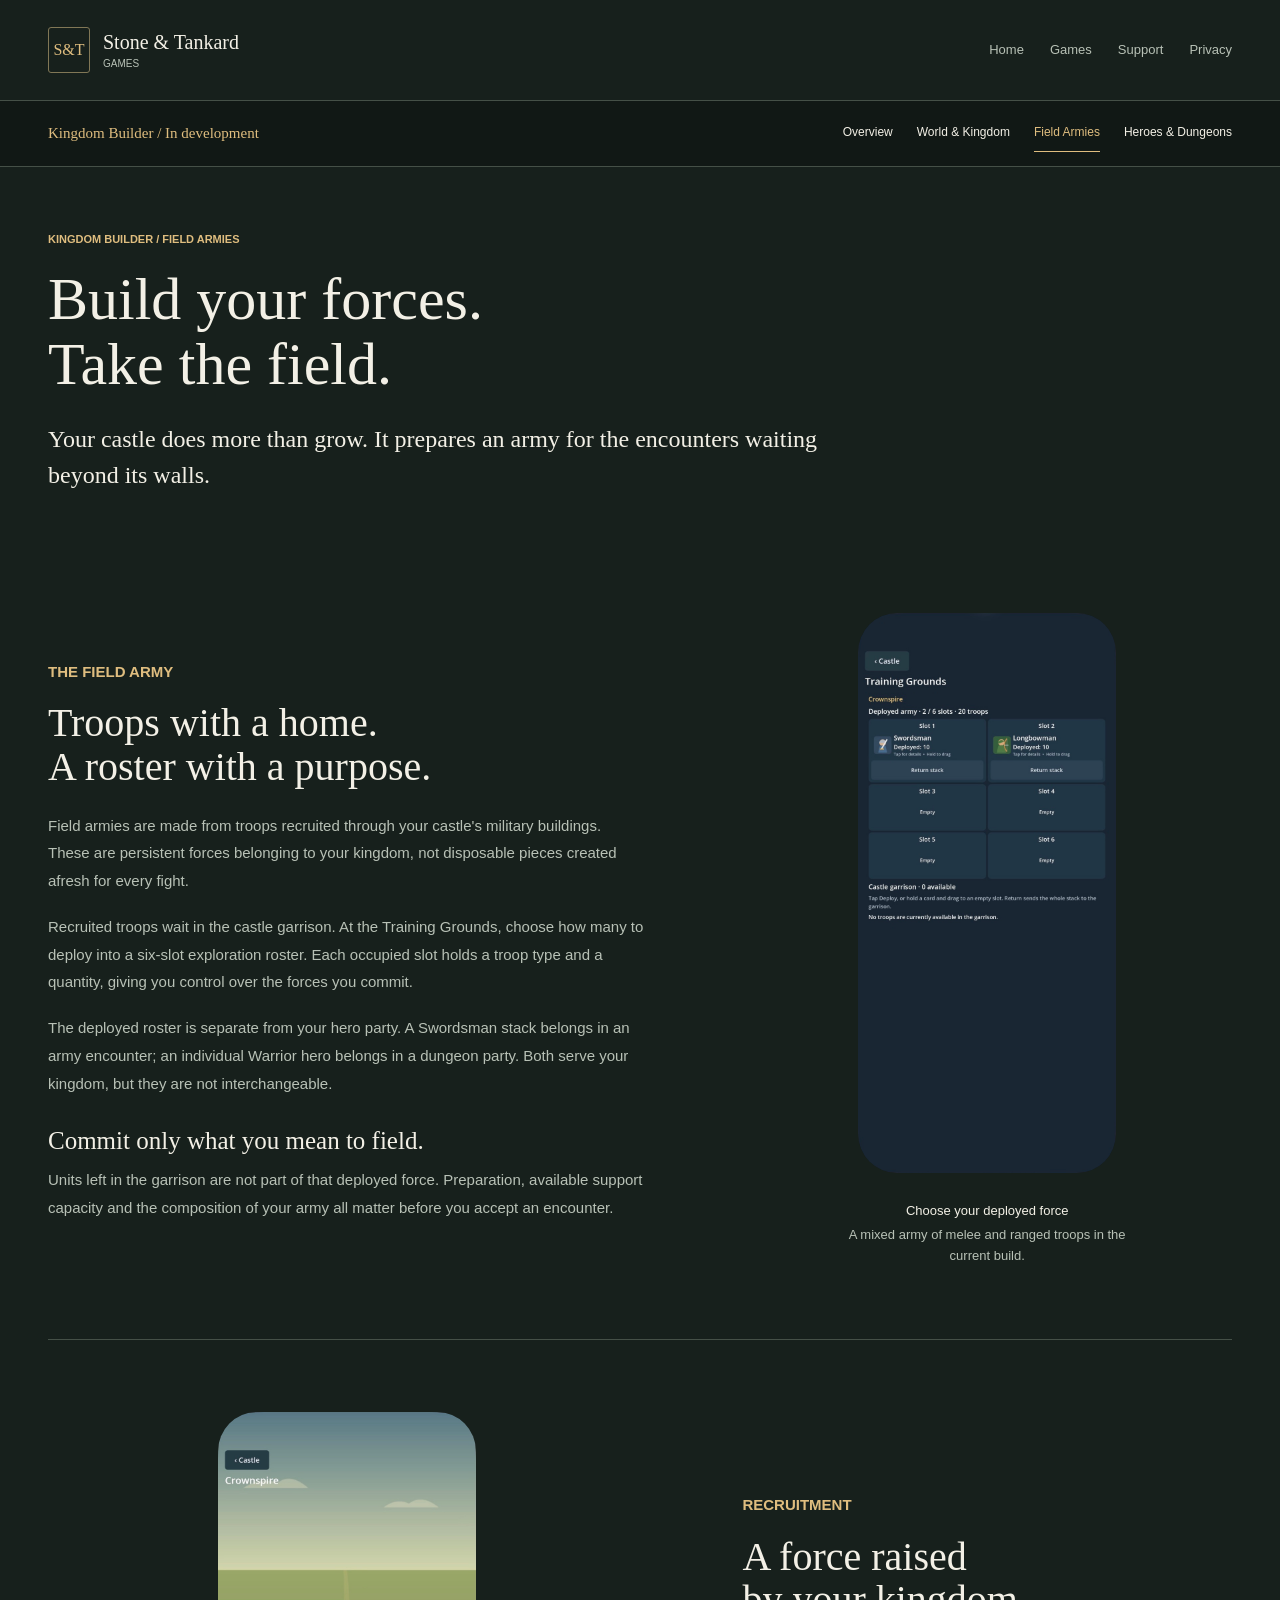
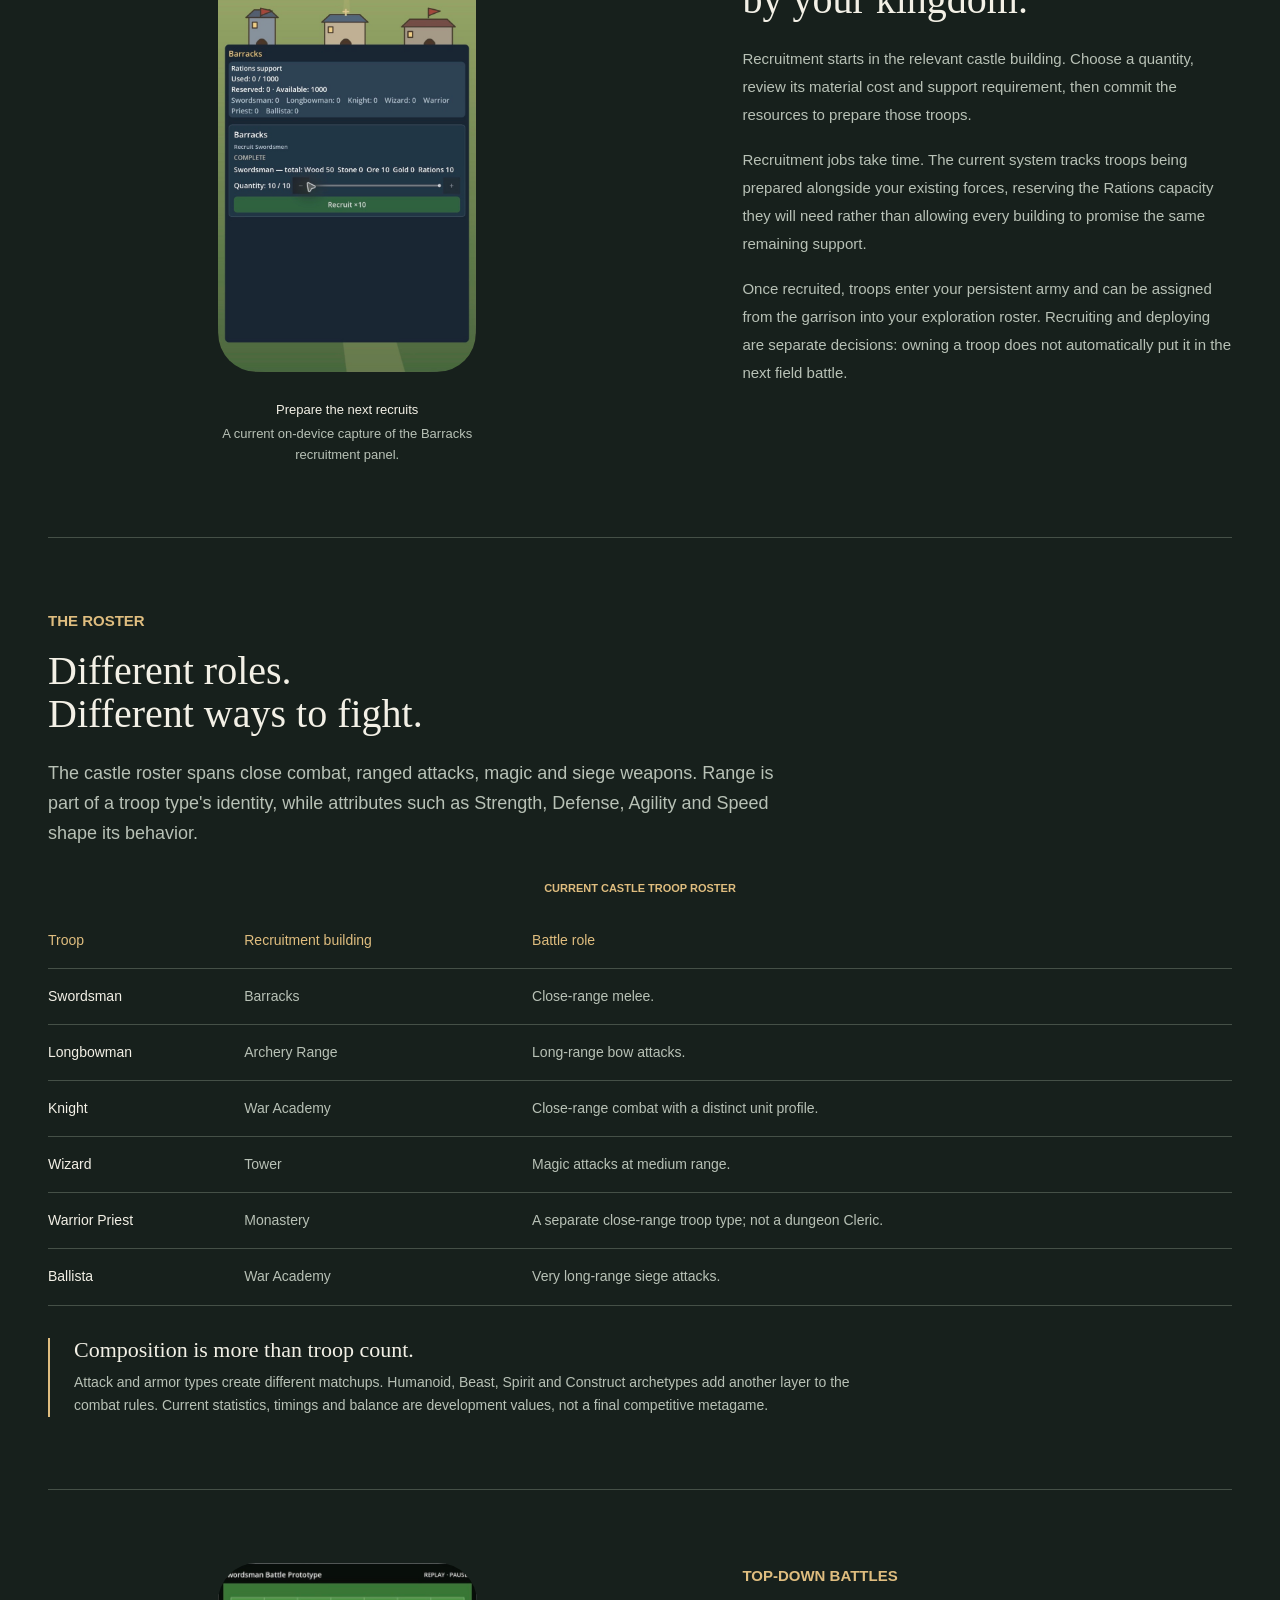
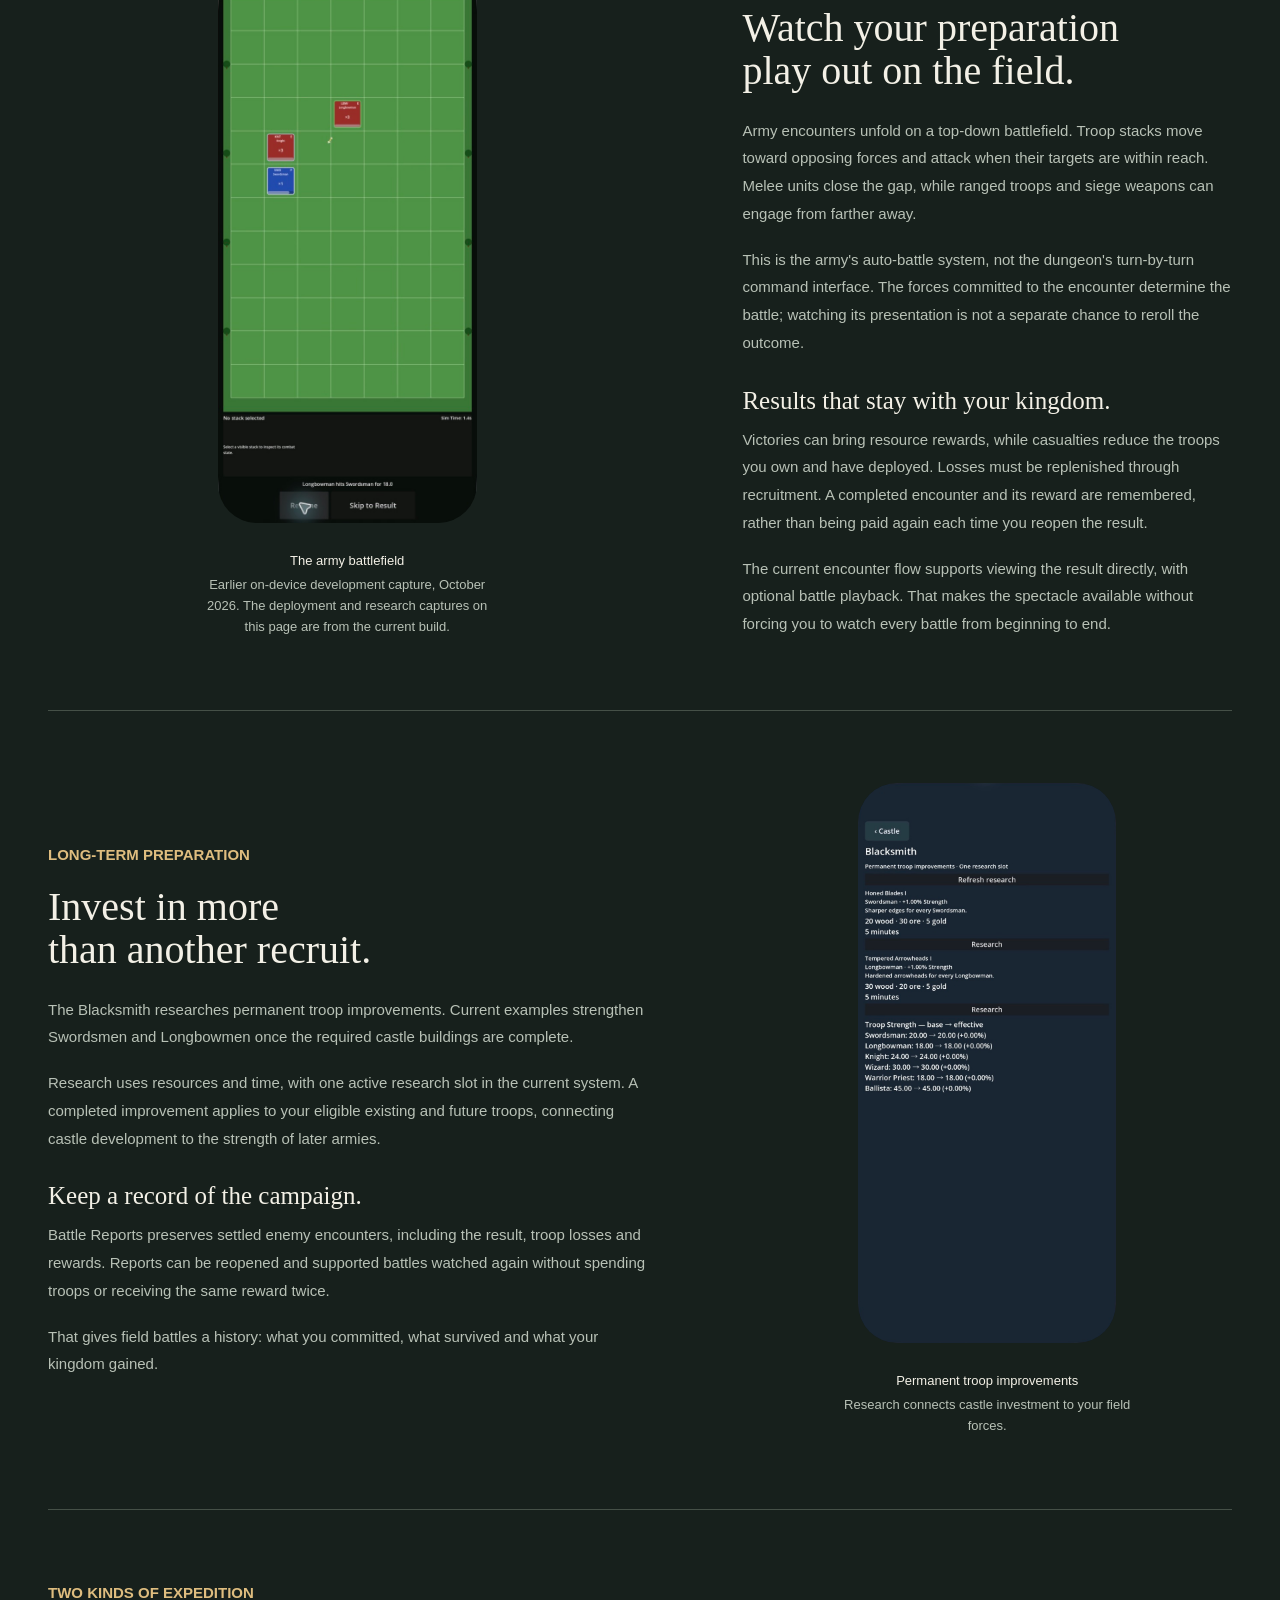
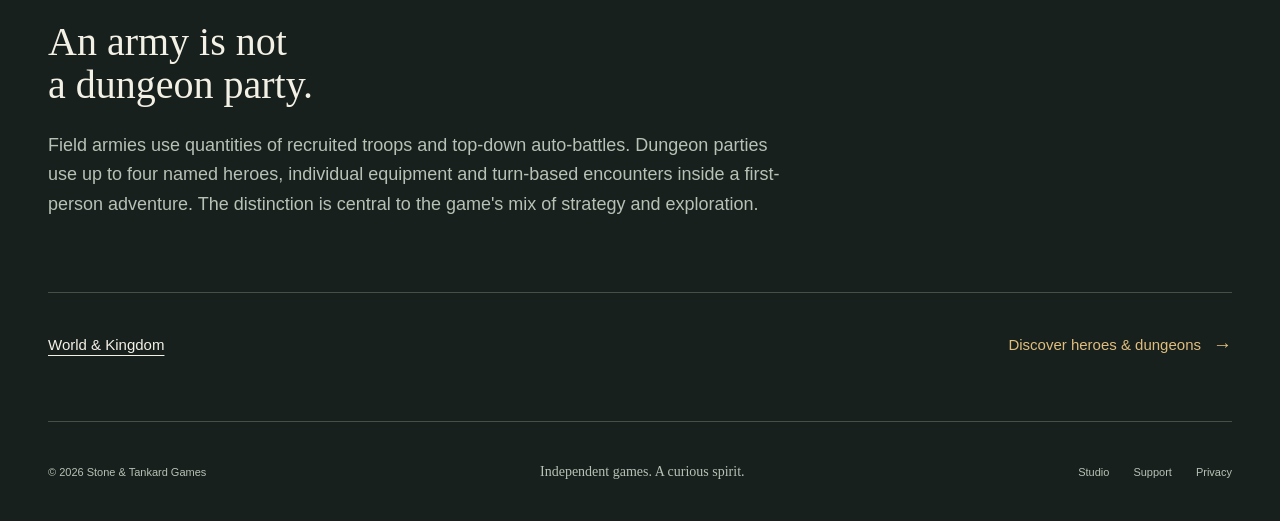
==== kingdom-armies.html @ c626e1b0 "Refresh studio website and add Kingdom Builder showcase" ====
<!doctype html>
<html lang="en">
<head>
  <meta charset="utf-8">
  <meta name="viewport" content="width=device-width, initial-scale=1">
  <meta name="theme-color" content="#17201c">
  <title>Kingdom Builder: Field Armies | Stone &amp; Tankard Games</title>
  <meta name="description" content="Recruit troops, choose a six-slot field army and face top-down battles. Explore troop roles, deployment, Blacksmith research and battle reports.">
  <link rel="canonical" href="https://stoneandtankard.com/kingdom-armies.html">
  <meta property="og:title" content="Kingdom Builder: Field Armies">
  <meta property="og:description" content="Recruit troops, choose a six-slot field army and face top-down battles. Explore troop roles, deployment, Blacksmith research and battle reports.">
  <meta property="og:type" content="website">
  <meta property="og:url" content="https://stoneandtankard.com/kingdom-armies.html">
  <link rel="stylesheet" href="styles.css">
</head>
<body class="project-page">
  <a class="skip-link" href="#main">Skip to content</a>
  <header class="site-header wrap">
    <a class="brand" href="index.html" aria-label="Stone &amp; Tankard Games home"><span class="brand-mark" aria-hidden="true">S&amp;T</span><span class="brand-text">Stone &amp; Tankard <span>Games</span></span></a>
    <nav class="site-nav" aria-label="Primary navigation"><a href="index.html">Home</a><a href="index.html#games">Games</a><a href="support.html">Support</a><a href="privacy.html">Privacy</a></nav>
  </header>
  <nav class="project-nav" aria-label="Kingdom Builder chapters">
    <div class="wrap"><p class="project-nav-label">Kingdom Builder / In development</p><div class="project-nav-links">
      <a href="kingdom-builder.html">Overview</a>
      <a href="kingdom-world.html">World &amp; Kingdom</a>
      <a href="kingdom-armies.html" aria-current="page">Field Armies</a>
      <a href="kingdom-heroes.html">Heroes &amp; Dungeons</a>
    </div></div>
  </nav>
  <main id="main">
    <section class="project-masthead wrap"><p class="eyebrow">Kingdom Builder / Field Armies</p><h1>Build your forces.<br>Take the field.</h1><p class="project-lead">Your castle does more than grow. It prepares an army for the encounters waiting beyond its walls.</p></section>
    <section class="project-section wrap feature-spread" aria-labelledby="army-heading">
      <div class="feature-copy"><p class="eyebrow">The field army</p><h2 id="army-heading">Troops with a home.<br>A roster with a purpose.</h2><p>Field armies are made from troops recruited through your castle's military buildings. These are persistent forces belonging to your kingdom, not disposable pieces created afresh for every fight.</p><p>Recruited troops wait in the castle garrison. At the Training Grounds, choose how many to deploy into a six-slot exploration roster. Each occupied slot holds a troop type and a quantity, giving you control over the forces you commit.</p><p>The deployed roster is separate from your hero party. A Swordsman stack belongs in an army encounter; an individual Warrior hero belongs in a dungeon party. Both serve your kingdom, but they are not interchangeable.</p><h3>Commit only what you mean to field.</h3><p>Units left in the garrison are not part of that deployed force. Preparation, available support capacity and the composition of your army all matter before you accept an encounter.</p></div>
      <figure class="capture"><a href="assets/images/kingdom/field-deployment.jpg" aria-label="View full-size screenshot: Choose your deployed force"><img src="assets/images/kingdom/field-deployment.jpg" alt="Training Grounds showing ten Swordsmen and ten Longbowmen deployed in two of six field-army slots." width="774" height="1676" loading="lazy"></a><figcaption><strong>Choose your deployed force</strong>A mixed army of melee and ranged troops in the current build.</figcaption></figure>
    </section>
    <section class="project-section wrap feature-spread feature-spread-reverse" aria-labelledby="recruit-heading">
      <div class="feature-copy"><p class="eyebrow">Recruitment</p><h2 id="recruit-heading">A force raised<br>by your kingdom.</h2><p>Recruitment starts in the relevant castle building. Choose a quantity, review its material cost and support requirement, then commit the resources to prepare those troops.</p><p>Recruitment jobs take time. The current system tracks troops being prepared alongside your existing forces, reserving the Rations capacity they will need rather than allowing every building to promise the same remaining support.</p><p>Once recruited, troops enter your persistent army and can be assigned from the garrison into your exploration roster. Recruiting and deploying are separate decisions: owning a troop does not automatically put it in the next field battle.</p></div>
      <figure class="capture"><a href="assets/images/kingdom/troop-recruitment.jpg" aria-label="View full-size screenshot: Barracks recruitment"><img src="assets/images/kingdom/troop-recruitment.jpg" alt="Barracks recruitment panel showing a batch of ten Swordsmen, its material costs and Rations requirement." width="774" height="1676" loading="lazy"></a><figcaption><strong>Prepare the next recruits</strong>A current on-device capture of the Barracks recruitment panel.</figcaption></figure>
    </section>
    <section class="project-section wrap" aria-labelledby="roles-heading">
      <p class="eyebrow">The roster</p><h2 id="roles-heading">Different roles.<br>Different ways to fight.</h2><p class="section-intro">The castle roster spans close combat, ranged attacks, magic and siege weapons. Range is part of a troop type's identity, while attributes such as Strength, Defense, Agility and Speed shape its behavior.</p>
      <table class="project-table"><caption class="eyebrow">Current castle troop roster</caption><thead><tr><th scope="col">Troop</th><th scope="col">Recruitment building</th><th scope="col">Battle role</th></tr></thead><tbody>
        <tr><td>Swordsman</td><td>Barracks</td><td>Close-range melee.</td></tr>
        <tr><td>Longbowman</td><td>Archery Range</td><td>Long-range bow attacks.</td></tr>
        <tr><td>Knight</td><td>War Academy</td><td>Close-range combat with a distinct unit profile.</td></tr>
        <tr><td>Wizard</td><td>Tower</td><td>Magic attacks at medium range.</td></tr>
        <tr><td>Warrior Priest</td><td>Monastery</td><td>A separate close-range troop type; not a dungeon Cleric.</td></tr>
        <tr><td>Ballista</td><td>War Academy</td><td>Very long-range siege attacks.</td></tr>
      </tbody></table>
      <div class="project-callout"><h3>Composition is more than troop count.</h3><p>Attack and armor types create different matchups. Humanoid, Beast, Spirit and Construct archetypes add another layer to the combat rules. Current statistics, timings and balance are development values, not a final competitive metagame.</p></div>
    </section>
    <section class="project-section wrap feature-spread feature-spread-reverse" aria-labelledby="battle-heading">
      <div class="feature-copy"><p class="eyebrow">Top-down battles</p><h2 id="battle-heading">Watch your preparation<br>play out on the field.</h2><p>Army encounters unfold on a top-down battlefield. Troop stacks move toward opposing forces and attack when their targets are within reach. Melee units close the gap, while ranged troops and siege weapons can engage from farther away.</p><p>This is the army's auto-battle system, not the dungeon's turn-by-turn command interface. The forces committed to the encounter determine the battle; watching its presentation is not a separate chance to reroll the outcome.</p><h3>Results that stay with your kingdom.</h3><p>Victories can bring resource rewards, while casualties reduce the troops you own and have deployed. Losses must be replenished through recruitment. A completed encounter and its reward are remembered, rather than being paid again each time you reopen the result.</p><p>The current encounter flow supports viewing the result directly, with optional battle playback. That makes the spectacle available without forcing you to watch every battle from beginning to end.</p></div>
      <figure class="capture"><a href="assets/images/kingdom/field-battle.jpg" aria-label="View full-size screenshot: The army battlefield"><img src="assets/images/kingdom/field-battle.jpg" alt="An earlier iPhone development capture of a paused battle replay showing a Swordsman stack against Knights and Longbowmen." width="600" height="1296" loading="lazy"></a><figcaption><strong>The army battlefield</strong>Earlier on-device development capture, October 2026. The deployment and research captures on this page are from the current build.</figcaption></figure>
    </section>
    <section class="project-section wrap feature-spread" aria-labelledby="research-heading">
      <div class="feature-copy"><p class="eyebrow">Long-term preparation</p><h2 id="research-heading">Invest in more<br>than another recruit.</h2><p>The Blacksmith researches permanent troop improvements. Current examples strengthen Swordsmen and Longbowmen once the required castle buildings are complete.</p><p>Research uses resources and time, with one active research slot in the current system. A completed improvement applies to your eligible existing and future troops, connecting castle development to the strength of later armies.</p><h3>Keep a record of the campaign.</h3><p>Battle Reports preserves settled enemy encounters, including the result, troop losses and rewards. Reports can be reopened and supported battles watched again without spending troops or receiving the same reward twice.</p><p>That gives field battles a history: what you committed, what survived and what your kingdom gained.</p></div>
      <figure class="capture"><a href="assets/images/kingdom/blacksmith-research.jpg" aria-label="View full-size screenshot: Permanent troop improvements"><img src="assets/images/kingdom/blacksmith-research.jpg" alt="Blacksmith research screen with Honed Blades and Tempered Arrowheads and a list of troop Strength values." width="774" height="1676" loading="lazy"></a><figcaption><strong>Permanent troop improvements</strong>Research connects castle investment to your field forces.</figcaption></figure>
    </section>
    <section class="project-section wrap" aria-labelledby="preparation-heading"><p class="eyebrow">Two kinds of expedition</p><h2 id="preparation-heading">An army is not<br>a dungeon party.</h2><p class="section-intro">Field armies use quantities of recruited troops and top-down auto-battles. Dungeon parties use up to four named heroes, individual equipment and turn-based encounters inside a first-person adventure. The distinction is central to the game's mix of strategy and exploration.</p></section>
    <nav class="project-next wrap" aria-label="Continue exploring"><a href="kingdom-world.html">World &amp; Kingdom</a><a class="text-link" href="kingdom-heroes.html">Discover heroes &amp; dungeons <span aria-hidden="true">&rarr;</span></a></nav>
  </main>
  <footer class="site-footer wrap"><p>&copy; 2026 Stone &amp; Tankard Games</p><p class="footer-signoff">Independent games. A curious spirit.</p><nav aria-label="Footer navigation"><a href="index.html">Studio</a><a href="support.html">Support</a><a href="privacy.html">Privacy</a></nav></footer>
</body>
</html>
---- styles.css ----
:root {
  color-scheme: dark;
  --bg: #17201c;
  --deep: #111815;
  --surface: #202b24;
  --text: #f3f0e6;
  --muted: #b8c1b6;
  --gold: #dfbd7f;
  --border: #455047;
  --serif: "Iowan Old Style", "Palatino Linotype", Palatino, Georgia, serif;
  --sans: "Avenir Next", Avenir, "Segoe UI", Helvetica, Arial, sans-serif;
  --max-width: 1184px;
}
* { box-sizing: border-box; }
html { scroll-behavior: smooth; scroll-padding-top: 24px; }
body { margin: 0; background: var(--bg); color: var(--text); font: 16px/1.65 var(--sans); }
img { display: block; max-width: 100%; height: auto; }
a { color: inherit; text-decoration-thickness: 1px; text-underline-offset: 5px; }
a:hover { color: var(--gold); }
a:focus-visible, summary:focus-visible { outline: 2px solid var(--gold); outline-offset: 6px; }
h1, h2, h3, p, figure { margin: 0; }
h1, h2, h3 { font-family: var(--serif); font-weight: 400; line-height: 1.08; text-wrap: balance; }
h1 { font-size: 80px; }
h2 { font-size: 48px; }
h3 { font-size: 40px; }
p { color: var(--muted); }
.wrap { width: min(calc(100% - 96px), var(--max-width)); margin-inline: auto; }
.eyebrow { color: var(--gold); font-size: 11px; font-weight: 600; text-transform: uppercase; line-height: 1.5; }
.skip-link { position: fixed; top: 10px; left: 10px; z-index: 10; padding: 10px 16px; background: var(--text); color: var(--deep); transform: translateY(-200%); }
.skip-link:focus { transform: none; }
.site-header { min-height: 100px; display: flex; align-items: center; justify-content: space-between; gap: 24px; }
.brand { display: inline-flex; align-items: center; gap: 13px; text-decoration: none; flex-shrink: 0; }
.brand-mark { display: grid; place-items: center; width: 42px; height: 46px; border: 1px solid #817756; border-radius: 3px; color: var(--gold); font: 16px var(--serif); }
.brand-text { font: 20px/1.1 var(--serif); }
.brand-text > span { display: block; margin-top: 5px; font: 10px/1.2 var(--sans); text-transform: uppercase; color: var(--muted); }
.site-nav { display: flex; align-items: center; flex-wrap: wrap; gap: 26px; }
.site-nav a { min-height: 44px; display: flex; align-items: center; text-decoration: none; font-size: 13px; color: var(--muted); border-bottom: 1px solid transparent; }
.site-nav a:hover, .site-nav a[aria-current="page"] { color: var(--text); border-bottom-color: var(--gold); }
.hero { position: relative; isolation: isolate; min-height: 500px; height: min(650px, 72svh); }
.hero-image { position: absolute; z-index: -2; inset: 0; width: 100%; height: 100%; object-fit: cover; object-position: center 54%; }
.hero::after { content: ""; position: absolute; z-index: -1; inset: 0; background: linear-gradient(90deg, rgba(11, 21, 16, .8), rgba(11, 21, 16, .27) 48%, transparent 80%); }
.hero-inner { height: 100%; display: flex; align-items: center; justify-content: space-between; position: relative; padding-block: 56px; }
.hero-copy { max-width: 700px; }
.hero .eyebrow { margin-bottom: 23px; }
.hero-deck { margin: 24px 0 32px; font: 23px/1.5 var(--serif); color: var(--text); }
.hero-note { align-self: flex-end; text-align: right; color: #fff9e9; font: 13px/1.6 var(--sans); text-shadow: 0 1px 5px #111; }
.button { min-height: 48px; display: inline-flex; align-items: center; justify-content: center; gap: 24px; padding: 12px 20px; border: 1px solid transparent; border-radius: 3px; text-decoration: none; font-size: 13px; font-weight: 600; }
.button-primary { background: var(--gold); color: var(--deep); }
.button-primary:hover { background: #edce98; color: var(--deep); }
.button span, .text-link span { font-size: 19px; line-height: 1; }
.studio-intro { padding-block: 48px; display: grid; grid-template-columns: 1fr 2fr; gap: 72px; border-bottom: 1px solid var(--border); align-items: start; }
.studio-intro .eyebrow { padding-top: 7px; }
.studio-intro > p:last-child { max-width: 720px; font: 23px/1.5 var(--serif); color: var(--text); }
.games-section { padding-top: 80px; padding-bottom: 92px; }
.section-heading { display: flex; align-items: flex-end; justify-content: space-between; gap: 56px; margin-bottom: 48px; }
.section-heading .eyebrow { margin-bottom: 16px; }
.section-heading > p { max-width: 360px; font-size: 15px; }
.game-entry { display: grid; grid-template-columns: minmax(0, 1fr) minmax(0, .95fr); gap: 72px; align-items: center; padding-block: 48px; border-top: 1px solid var(--border); }
.game-entry + .game-entry { margin-top: 32px; }
.game-entry-reverse .game-media { grid-column: 2; grid-row: 1; }
.game-entry-reverse .game-copy { grid-column: 1; grid-row: 1; }
.game-media { position: relative; min-width: 0; height: 500px; display: flex; align-items: center; justify-content: center; padding: 28px 24px 48px; overflow: hidden; border-radius: 4px; }
.harrow-media { background: #252c2d; }
.kingdom-media { background: #344536; }
.screen-pair { display: flex; align-items: center; justify-content: center; gap: 18px; width: 100%; }
.screen-pair img { width: min(43%, 186px); border: 1px solid #4c5b60; border-radius: 7px; box-shadow: 0 12px 25px #1118; }
.screen-pair img:first-child { margin-bottom: 24px; }
.screen-pair img:last-child { margin-top: 24px; }
.kingdom-screen { width: auto; height: 100%; max-width: 100%; object-fit: contain; border-radius: 15% / 7%; box-shadow: 0 12px 25px #1118; }
figcaption { position: absolute; bottom: 15px; left: 12px; right: 12px; color: #c2cbc1; text-align: center; font-size: 11px; }
.game-meta { display: flex; align-items: center; flex-wrap: wrap; gap: 12px; color: var(--muted); font-size: 11px; margin-bottom: 25px; }
.status { display: inline-flex; align-items: center; gap: 7px; }
.status::before { content: ""; width: 6px; height: 6px; flex: 0 0 6px; border-radius: 50%; background: #b2c797; }
.status-released { color: #c6d9b2; }
.status-development { color: var(--gold); }
.status-development::before { background: var(--gold); }
.game-genre { margin-bottom: 12px; font-size: 10px; }
.game-hook { font: 21px/1.35 var(--serif); color: var(--text); margin-top: 22px; margin-bottom: 16px; }
.game-copy > p:not(.eyebrow):not(.game-hook) { font-size: 14px; line-height: 1.85; max-width: 470px; }
.feature-tags { list-style: none; display: flex; flex-wrap: wrap; padding: 0; margin: 22px 0 0; gap: 8px 14px; color: var(--muted); font-size: 12px; }
.feature-tags li { padding-bottom: 5px; border-bottom: 1px solid var(--border); }
.game-actions { margin-top: 28px; display: flex; align-items: center; flex-wrap: wrap; gap: 22px; }
.text-link { display: inline-flex; align-items: center; gap: 12px; color: var(--gold); font-size: 13px; text-decoration: none; }
.text-link:hover { color: var(--text); }
.project-details { border-top: 1px solid var(--border); border-bottom: 1px solid var(--border); margin-top: 26px; }
.project-details summary { cursor: pointer; padding-block: 14px; display: flex; align-items: center; justify-content: space-between; gap: 16px; color: var(--gold); font-size: 13px; list-style: none; }
.project-details summary::-webkit-details-marker { display: none; }
.project-details summary span { font-size: 22px; }
.project-details[open] summary span { transform: rotate(45deg); }
.project-details dl { margin: 0; }
.project-details dl > div { padding-block: 12px; }
.project-details dt { font-size: 14px; font-weight: 600; }
.project-details dd { margin: 5px 0 0; color: var(--muted); font-size: 13px; line-height: 1.7; }
.development-note { font-size: 12px; padding-block: 16px; }
.about-section { padding-block: 80px; background: #29362c; border-block: 1px solid var(--border); }
.about-section .section-heading { margin-bottom: 56px; }
.studio-principles { display: grid; grid-template-columns: repeat(3, minmax(0, 1fr)); gap: 56px; }
.index-number { display: block; font-size: 11px; color: var(--gold); border-top: 1px solid #68705d; padding-top: 16px; margin-bottom: 20px; }
.studio-principles h3 { font-size: 26px; margin-bottom: 14px; }
.studio-principles p { font-size: 14px; }
.contact-strip { padding-block: 80px; display: flex; align-items: center; justify-content: space-between; gap: 48px; }
.contact-strip .eyebrow { margin-bottom: 16px; }
.contact-strip h2 { font-size: 34px; }
.contact-link { font: 28px var(--serif); padding-block: 12px; }
.contact-strip > div:last-child p { font-size: 12px; margin-top: 8px; }
.site-footer { border-top: 1px solid var(--border); min-height: 100px; padding-block: 24px; display: flex; align-items: center; justify-content: space-between; gap: 24px; font-size: 11px; }
.site-footer nav { display: flex; gap: 24px; }
.site-footer a { color: var(--muted); text-decoration: none; }
.site-footer a:hover { color: var(--gold); }
.footer-signoff { font-family: var(--serif); font-size: 14px; }
.page-main { padding-top: 64px; padding-bottom: 100px; }
.page-hero { max-width: 840px; padding-bottom: 48px; }
.page-hero .eyebrow { margin-bottom: 22px; }
.page-hero h1 { font-size: 64px; margin-bottom: 24px; }
.page-hero > p:not(.eyebrow) { max-width: 650px; font-size: 17px; }
.page-hero .updated { font-size: 12px; margin-top: 20px; }
.page-content { max-width: 820px; }
.content-section { padding-block: 32px; border-top: 1px solid var(--border); }
.content-section h2 { font-size: 28px; margin-bottom: 18px; }
.content-section p { font-size: 15px; }
.content-section p + p { margin-top: 14px; }
.content-section a { overflow-wrap: anywhere; color: var(--gold); }
.email-link { display: inline-block; font-family: var(--serif); font-size: 24px; margin-bottom: 14px; }
.plain-list { padding-left: 20px; margin: 18px 0 0; color: var(--muted); font-size: 15px; }
.plain-list li + li { margin-top: 10px; }
.support-details { margin: 24px 0 0; }
.support-details > div { display: grid; grid-template-columns: 170px 1fr; gap: 24px; padding-block: 14px; border-bottom: 1px solid var(--border); }
.support-details dt { font-size: 14px; font-weight: 600; }
.support-details dd { margin: 0; color: var(--muted); font-size: 14px; }
@media (min-width: 1600px) { .hero { height: 680px; } }
@media (max-width: 1050px) {
  h1 { font-size: 66px; }
  h2 { font-size: 40px; }
  h3 { font-size: 34px; }
  .wrap { width: calc(100% - 64px); }
  .game-entry { gap: 40px; }
  .game-media { height: 450px; padding-inline: 14px; }
  .screen-pair { gap: 12px; }
  .studio-intro { gap: 40px; }
  .studio-principles { gap: 32px; }
  .hero-note { display: none; }
}
@media (max-width: 760px) {
  .wrap { width: calc(100% - 40px); }
  .site-header { min-height: 116px; padding-block: 18px 12px; flex-wrap: wrap; gap: 12px; }
  .brand-text { font-size: 19px; }
  .site-nav { gap: 24px; }
  .site-nav a { font-size: 12px; }
  .hero { min-height: 480px; height: 68svh; max-height: 580px; }
  .hero-image { object-position: 57% center; }
  .hero::after { background: linear-gradient(90deg, #0b1510c9, #0b151040); }
  h1 { font-size: 56px; }
  h2 { font-size: 36px; }
  h3 { font-size: 36px; }
  .hero-inner { padding-block: 44px; }
  .hero-deck { font-size: 21px; }
  .studio-intro { display: block; padding-block: 32px; }
  .studio-intro .eyebrow { padding-top: 0; margin-bottom: 16px; }
  .studio-intro > p:last-child { font-size: 21px; }
  .games-section { padding-top: 56px; padding-bottom: 56px; }
  .section-heading { display: block; margin-bottom: 32px; }
  .section-heading > p { margin-top: 22px; }
  .game-entry { grid-template-columns: 1fr; gap: 28px; padding-block: 32px; }
  .game-entry-reverse .game-media, .game-entry-reverse .game-copy { grid-column: auto; grid-row: auto; }
  .game-media { height: 470px; }
  .game-entry + .game-entry { margin-top: 24px; }
  .game-copy > p:not(.eyebrow):not(.game-hook) { max-width: none; font-size: 15px; }
  .game-meta { margin-bottom: 20px; }
  .about-section { padding-block: 56px; }
  .about-section .section-heading { margin-bottom: 32px; }
  .studio-principles { grid-template-columns: 1fr; gap: 28px; }
  .index-number { margin-bottom: 12px; }
  .studio-principles p { max-width: 480px; }
  .contact-strip { display: block; padding-block: 48px; }
  .contact-strip > div:last-child { margin-top: 24px; }
  .site-footer { flex-wrap: wrap; gap: 16px 32px; }
  .footer-signoff { display: none; }
  .page-main { padding-top: 40px; padding-bottom: 64px; }
  .page-hero h1 { font-size: 48px; }
  .email-link { font-size: 21px; }
}
@media (max-width: 420px) {
  .site-header { display: block; }
  .site-nav { margin-top: 12px; justify-content: space-between; gap: 12px; }
  h1 { font-size: 44px; }
  h2 { font-size: 32px; }
  h3 { font-size: 32px; }
  .hero { min-height: 460px; }
  .hero .eyebrow { margin-bottom: 20px; }
  .hero-deck { font-size: 20px; }
  .game-media { height: 380px; }
  .screen-pair img { width: min(43%, 145px); }
  figcaption { font-size: 10px; }
  .support-details > div { grid-template-columns: 1fr; gap: 5px; }
  .page-hero h1 { font-size: 40px; }
  .contact-strip h2 { font-size: 30px; }
}
@media (max-height: 700px) {
  .hero { height: calc(100svh - 180px); min-height: 360px; }
  .hero-inner { padding-block: 24px; }
  .hero .eyebrow { margin-bottom: 16px; }
  .hero-deck { margin: 16px 0 20px; font-size: 20px; }
}
@media (prefers-reduced-motion: reduce) { html { scroll-behavior: auto; } }

/* The game section shares the studio identity, with its own chapter navigation. */
.project-nav { background: var(--deep); border-block: 1px solid var(--border); }
.project-nav .wrap { display: flex; align-items: center; justify-content: space-between; gap: 24px; padding-block: 14px; }
.project-nav-label { font: 15px var(--serif); color: var(--gold); }
.project-nav-links { display: flex; flex-wrap: wrap; gap: 12px 24px; }
.project-nav a { padding-block: 8px; font-size: 12px; text-decoration: none; border-bottom: 1px solid transparent; }
.project-nav a[aria-current="page"] { color: var(--gold); border-color: var(--gold); }
.project-masthead { padding-block: 64px 48px; }
.project-masthead .eyebrow { margin-bottom: 20px; }
.project-masthead h1 { font-size: 60px; max-width: 1000px; }
.project-lead { max-width: 780px; margin-top: 24px; font: 24px/1.5 var(--serif); color: var(--text); }
.project-status { display: flex; align-items: center; flex-wrap: wrap; gap: 12px 22px; margin-top: 24px; font-size: 12px; color: var(--muted); }
.project-status .status { color: var(--gold); }
.showcase-band { background: #111a16; padding-block: 40px; border-block: 1px solid var(--border); }
.capture-line { display: grid; grid-template-columns: repeat(3, minmax(0, 1fr)); gap: 40px; align-items: start; }
.capture { min-width: 0; margin: 0; text-align: center; }
.capture a { display: inline-block; max-width: 100%; border-radius: 15% / 7%; }
.capture img { width: auto; height: 470px; max-width: 100%; object-fit: contain; border-radius: 15% / 7%; background: var(--deep); }
.capture figcaption { position: static; margin: 20px auto 0; font-size: 13px; line-height: 1.6; max-width: 300px; color: var(--muted); }
.capture figcaption strong { display: block; color: var(--text); font-weight: 500; margin-bottom: 3px; }
.capture-note { text-align: center; font-size: 11px; margin-top: 32px; }
.project-section { padding-block: 72px; border-bottom: 1px solid var(--border); }
.project-section .eyebrow { margin-bottom: 16px; }
.project-section h2 { font-size: 40px; margin-bottom: 24px; }
.project-section h3 { font-size: 25px; margin-bottom: 12px; }
.project-section p + p { margin-top: 18px; }
.project-section p { font-size: 15px; }
.project-section .section-intro { max-width: 750px; font-size: 18px; }
.loop-list { display: grid; grid-template-columns: repeat(4, minmax(0, 1fr)); gap: 32px; list-style: none; padding: 0; margin: 40px 0 0; }
.loop-list li { border-top: 1px solid var(--border); padding-top: 18px; }
.loop-list .index-number { border: 0; padding: 0; margin-bottom: 16px; }
.chapter-list { margin-top: 40px; }
.chapter-link { display: grid; grid-template-columns: 48px minmax(0, .8fr) minmax(0, 1fr) 24px; align-items: center; gap: 32px; text-decoration: none; padding-block: 28px; border-top: 1px solid var(--border); }
.chapter-link > span:first-child { color: var(--gold); font-size: 12px; }
.chapter-link h3 { margin: 0; }
.chapter-link p { color: var(--muted); }
.chapter-link > span:last-child { color: var(--gold); font-size: 24px; }
.feature-spread { display: grid; grid-template-columns: minmax(0, 1.1fr) minmax(0, .9fr); gap: 96px; align-items: center; }
.feature-spread .capture img { height: 560px; }
.feature-spread .capture { justify-self: center; }
.feature-spread-reverse .capture { grid-column: 1; grid-row: 1; }
.feature-spread-reverse .feature-copy { grid-column: 2; grid-row: 1; }
.feature-copy > p { line-height: 1.85; }
.feature-copy .plain-list { line-height: 1.8; }
.feature-copy h3 { margin-top: 30px; }
.project-columns { display: grid; grid-template-columns: repeat(2, minmax(0, 1fr)); gap: 32px 64px; margin-top: 40px; }
.project-columns article { border-top: 1px solid var(--border); padding-top: 24px; }
.project-columns p { max-width: 520px; }
.project-table { width: 100%; border-collapse: collapse; margin-top: 32px; text-align: left; font-size: 14px; }
.project-table th { color: var(--gold); font-weight: 500; }
.project-table th, .project-table td { padding: 16px 12px; border-bottom: 1px solid var(--border); vertical-align: top; }
.project-table td { color: var(--muted); }
.project-table th:first-child, .project-table td:first-child { padding-left: 0; }
.project-table td:first-child { color: var(--text); }
.project-callout { border-left: 2px solid var(--gold); padding-left: 24px; margin-top: 32px; max-width: 850px; }
.project-callout p { font-size: 14px; }
.project-callout h3 { font-size: 22px; margin-bottom: 10px; }
.project-faq { margin-top: 32px; max-width: 850px; }
.project-faq details { padding-block: 18px; border-top: 1px solid var(--border); }
.project-faq summary { cursor: pointer; color: var(--text); font-size: 16px; }
.project-faq details p { margin-top: 14px; }
.project-next { padding-block: 40px 64px; display: flex; justify-content: space-between; flex-wrap: wrap; gap: 20px; }
.project-next a { font-size: 15px; }
@media (max-width: 1050px) {
  .project-nav .wrap { align-items: flex-start; flex-direction: column; gap: 6px; }
  .project-masthead h1 { font-size: 52px; }
  .feature-spread { gap: 40px; }
  .feature-spread .capture img { height: 490px; }
  .capture-line { gap: 24px; }
  .capture-line img { height: auto; width: 220px; }
  .loop-list { grid-template-columns: repeat(2, minmax(0, 1fr)); }
  .chapter-link { grid-template-columns: 28px minmax(0, 1fr) minmax(0, 1fr) 20px; gap: 20px; }
}
@media (max-width: 760px) {
  .project-masthead { padding-block: 40px 32px; }
  .project-masthead h1 { font-size: 40px; }
  .project-lead { font-size: 21px; }
  .project-nav-links { gap: 4px 20px; }
  .project-nav a { font-size: 11px; }
  .project-section { padding-block: 48px; }
  .project-section h2 { font-size: 32px; }
  .feature-spread { grid-template-columns: 1fr; gap: 32px; }
  .feature-spread-reverse .capture, .feature-spread-reverse .feature-copy { grid-column: auto; grid-row: auto; }
  .feature-spread .capture img { height: auto; width: 260px; }
  .capture-line { display: flex; gap: 28px; overflow-x: auto; scroll-snap-type: x mandatory; padding-bottom: 16px; }
  .capture-line .capture { flex: 0 0 260px; scroll-snap-align: start; }
  .capture-line img { height: auto; width: 230px; }
  .project-columns { grid-template-columns: 1fr; gap: 28px; }
  .chapter-link { grid-template-columns: 24px minmax(0, 1fr) 20px; gap: 16px; }
  .chapter-link p { grid-column: 2; }
  .chapter-link > span:last-child { grid-column: 3; grid-row: 1; }
  .project-table { font-size: 12px; }
  .project-table th, .project-table td { padding: 14px 8px; }
}
@media (max-width: 420px) {
  .project-masthead h1 { font-size: 34px; }
  .project-nav-links { column-gap: 16px; }
  .loop-list { grid-template-columns: 1fr; gap: 24px; }
}
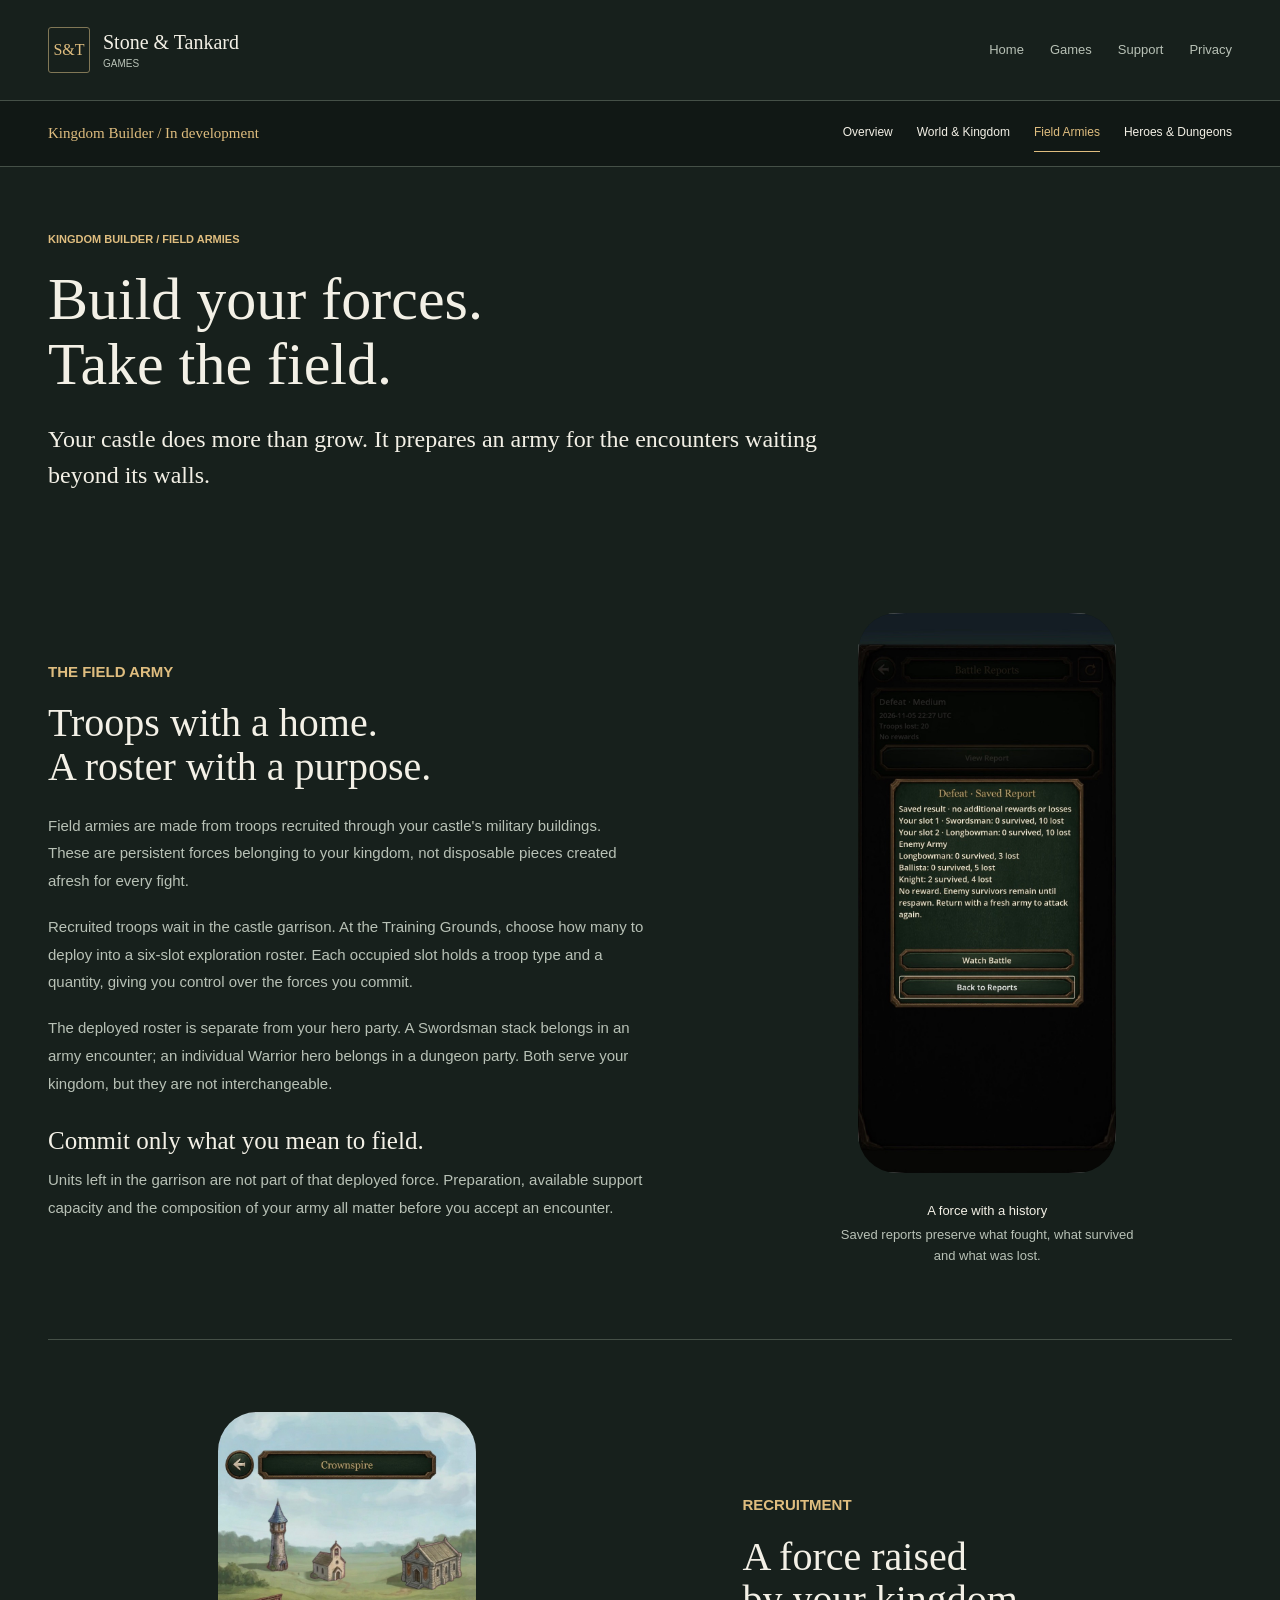
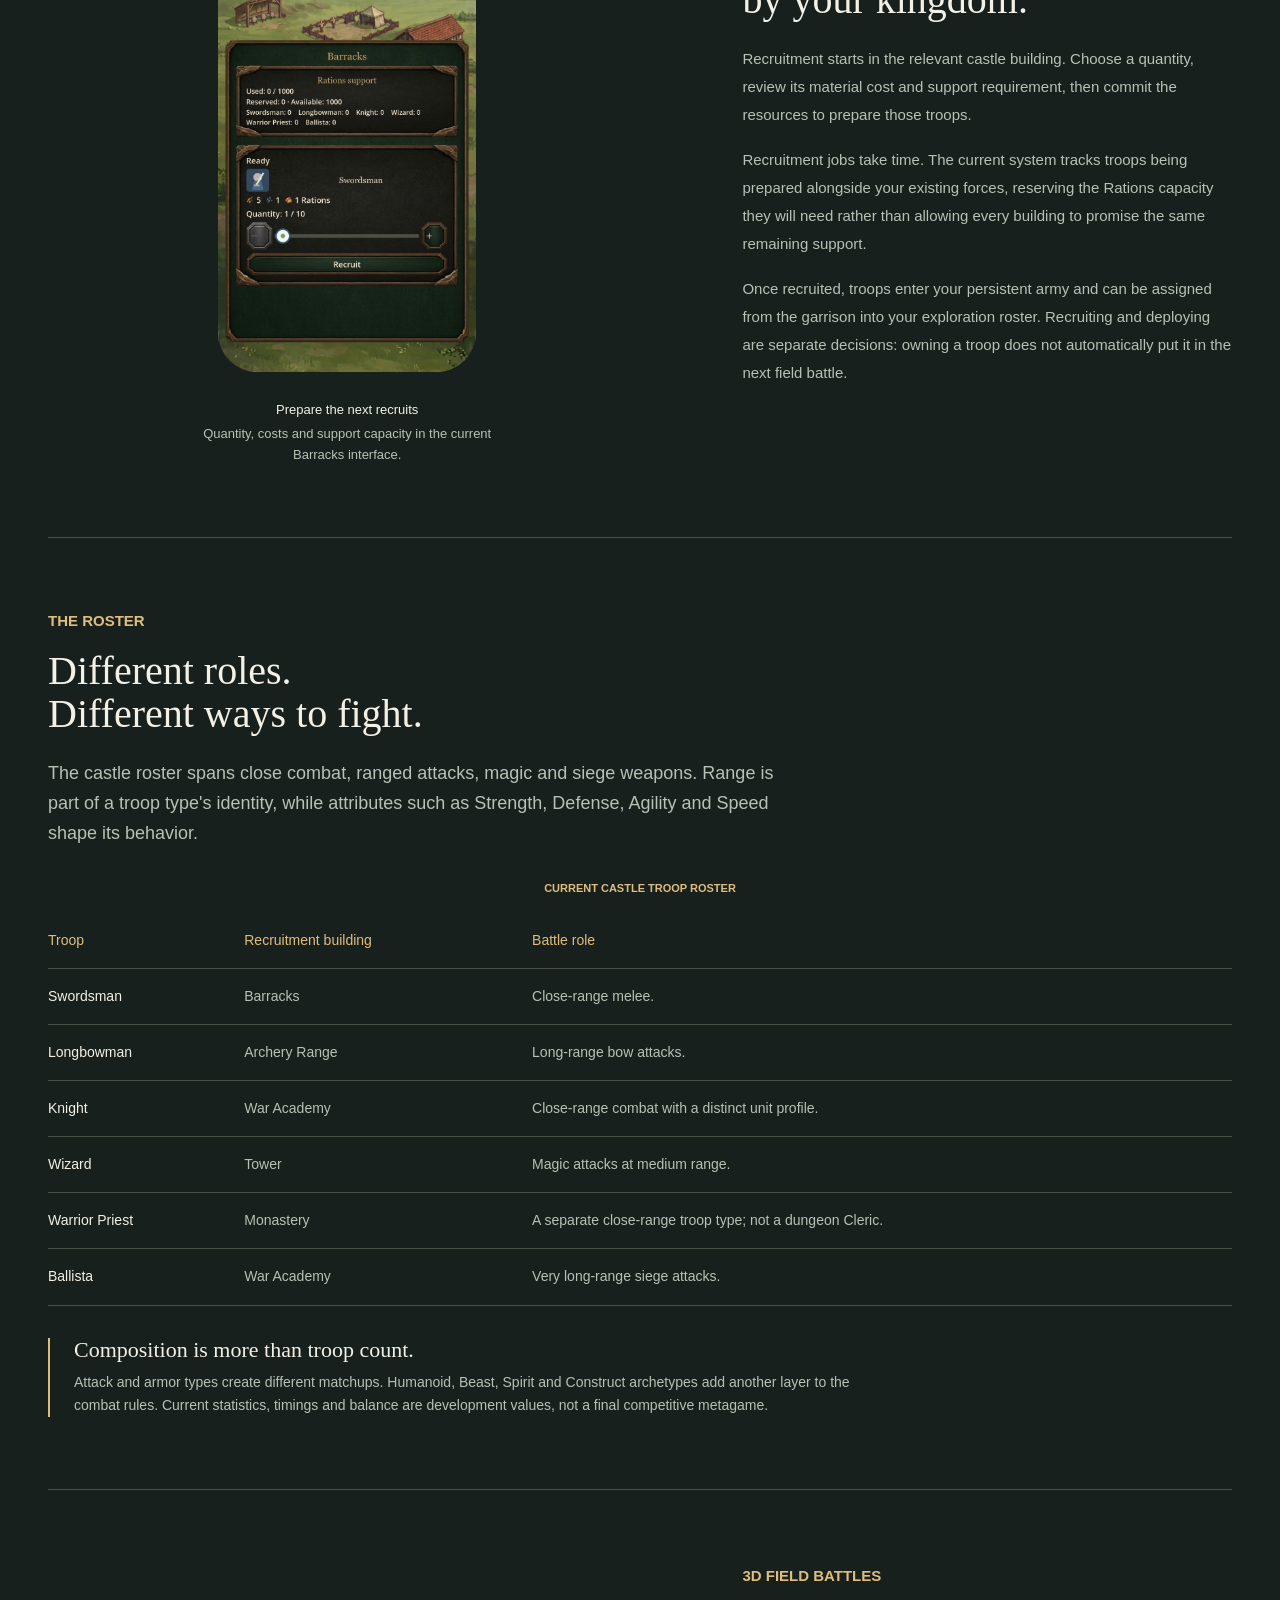
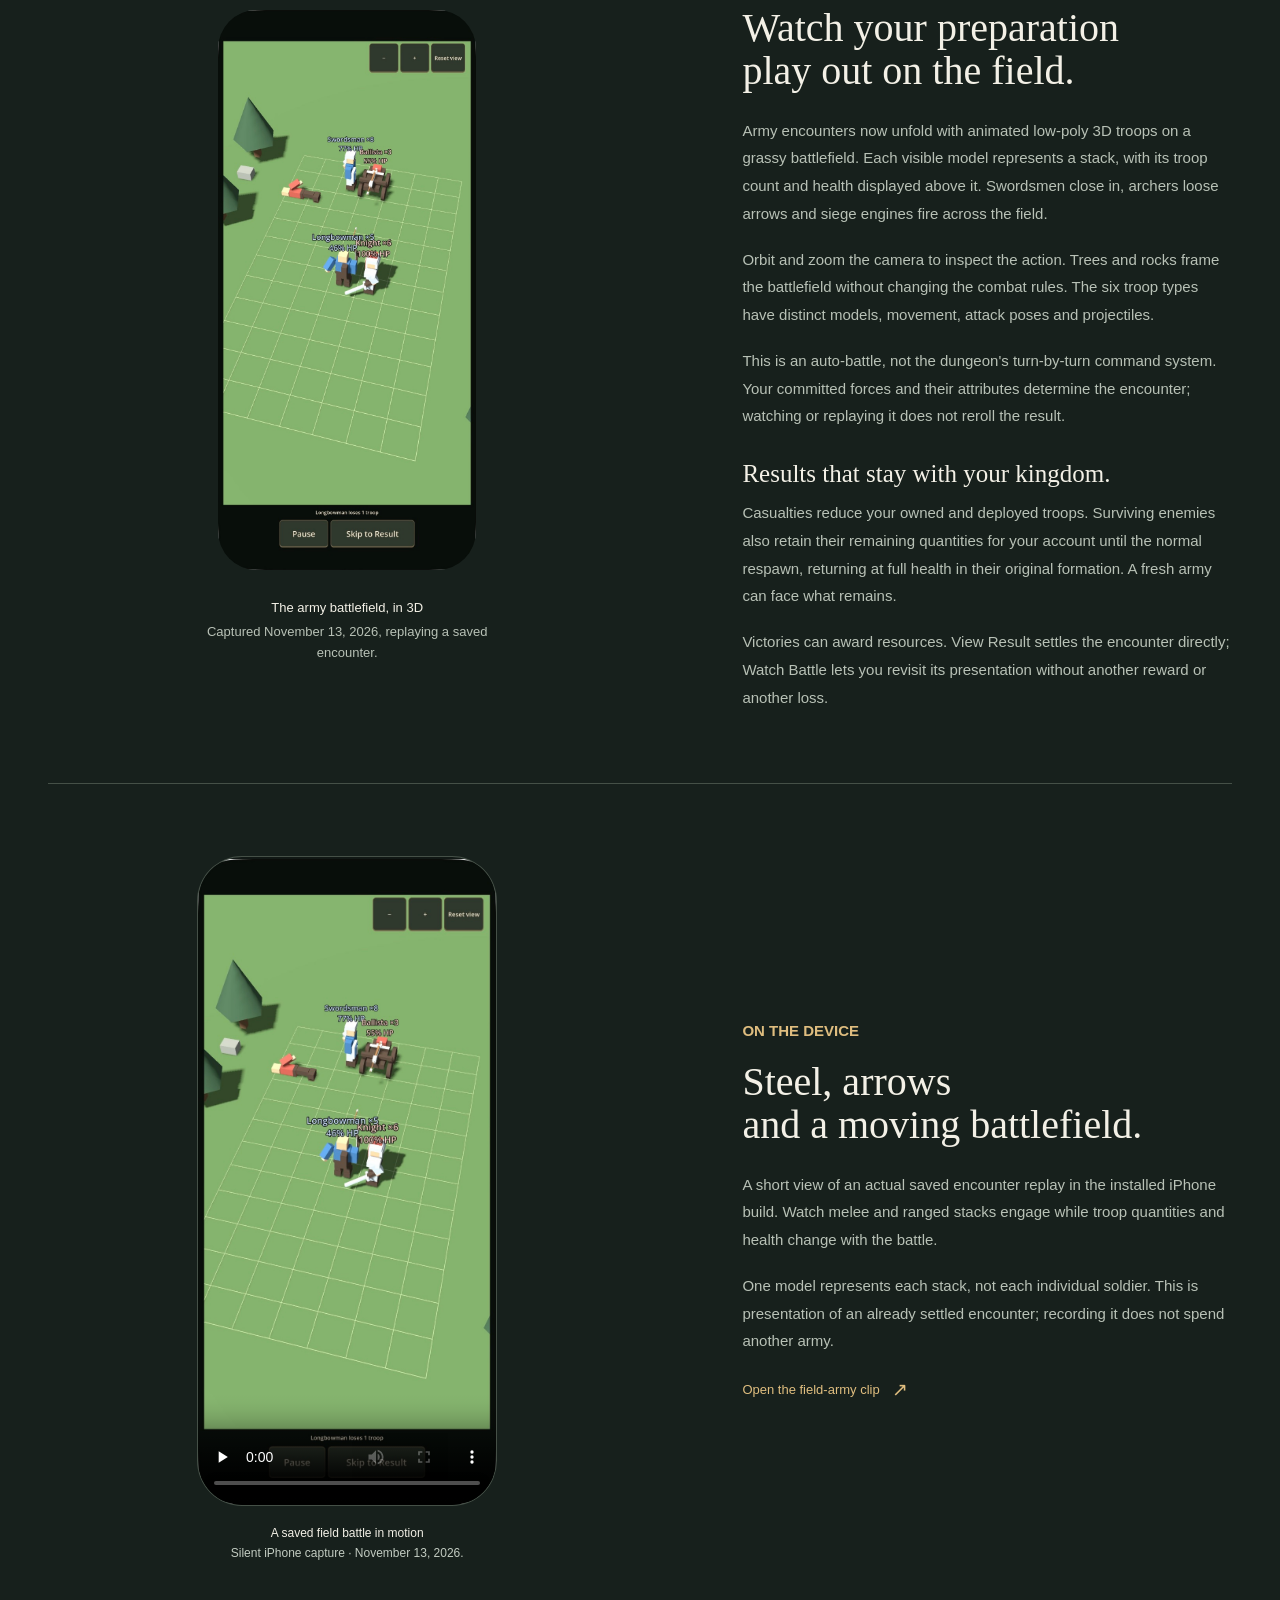
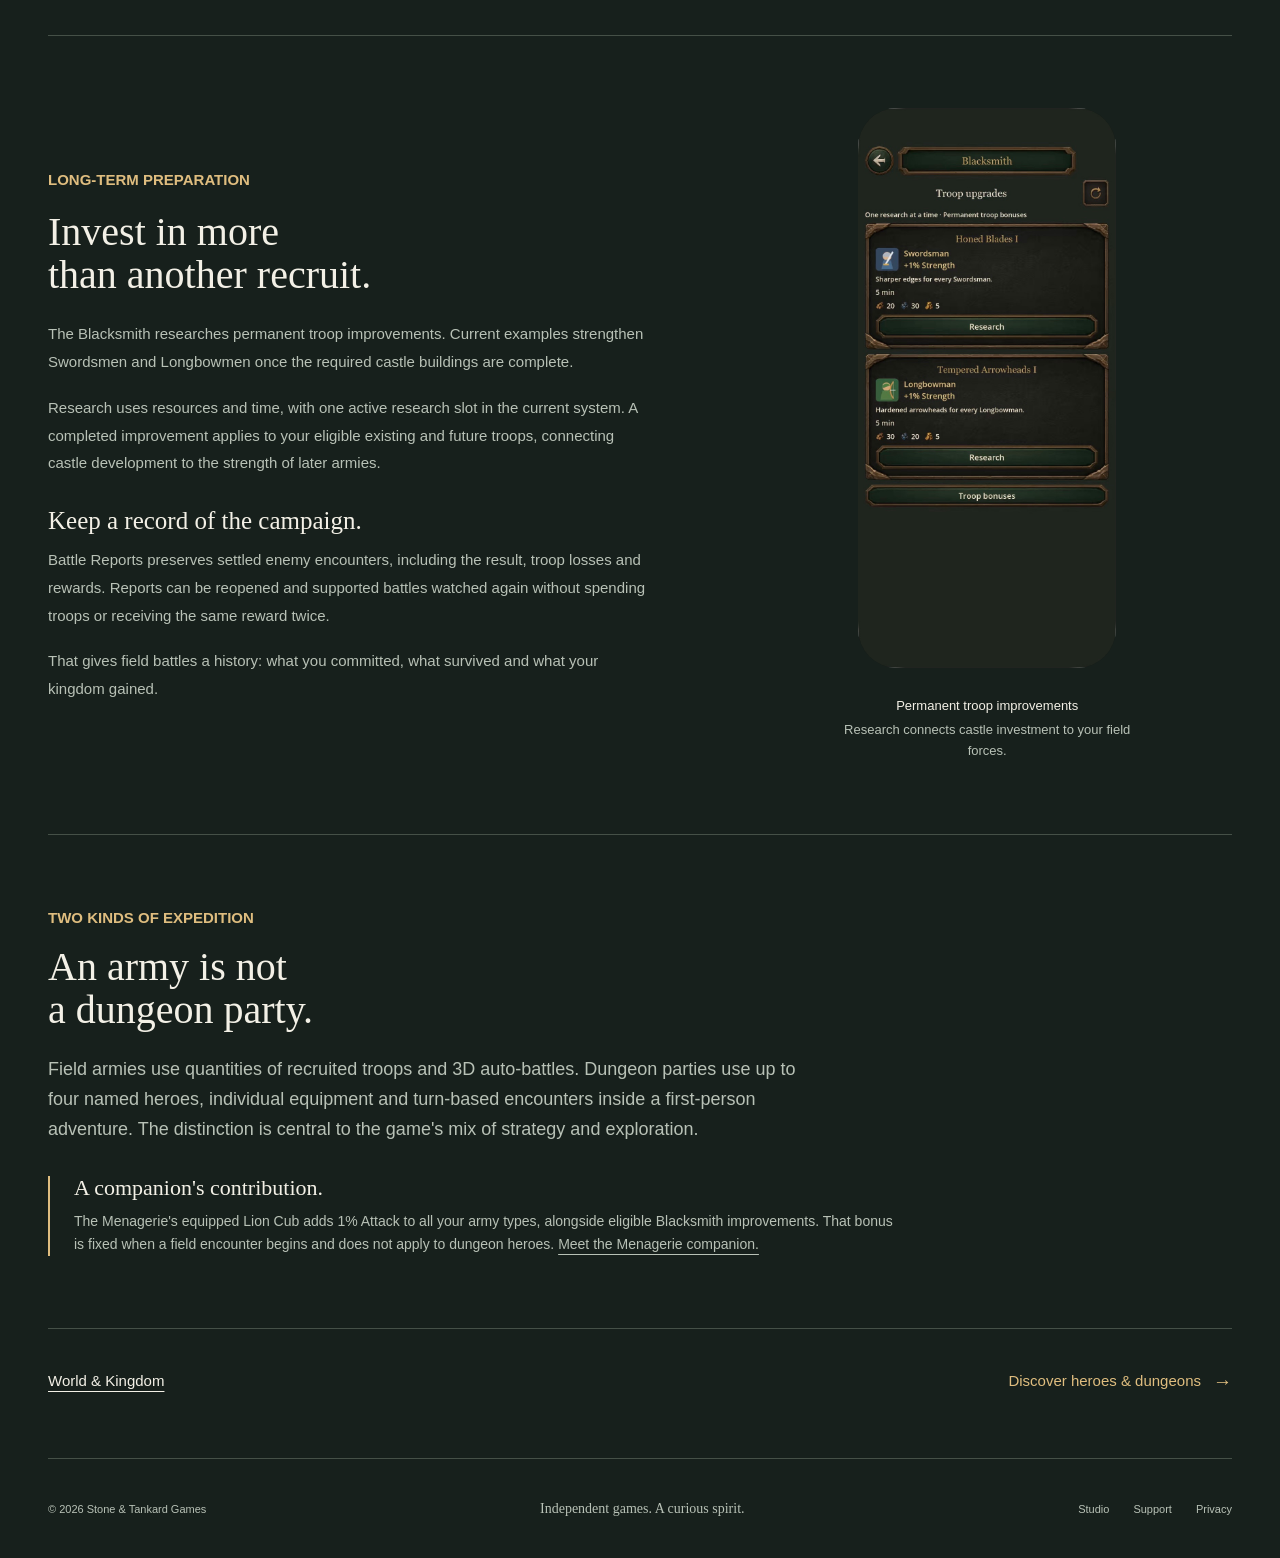
==== commit 30e736f6: "Update Kingdom Builder features and add gameplay videos" ====
--- a/kingdom-armies.html
+++ b/kingdom-armies.html
@@ -5,10 +5,10 @@
   <meta name="viewport" content="width=device-width, initial-scale=1">
   <meta name="theme-color" content="#17201c">
   <title>Kingdom Builder: Field Armies | Stone &amp; Tankard Games</title>
-  <meta name="description" content="Recruit troops, choose a six-slot field army and face top-down battles. Explore troop roles, deployment, Blacksmith research and battle reports.">
+  <meta name="description" content="Build a six-slot field army and watch 3D battles on iPhone. Explore recruitment, research, persistent enemy survivors and actual battle replay footage.">
   <link rel="canonical" href="https://stoneandtankard.com/kingdom-armies.html">
   <meta property="og:title" content="Kingdom Builder: Field Armies">
-  <meta property="og:description" content="Recruit troops, choose a six-slot field army and face top-down battles. Explore troop roles, deployment, Blacksmith research and battle reports.">
+  <meta property="og:description" content="Build a six-slot field army and watch 3D battles on iPhone. Explore recruitment, research, persistent enemy survivors and actual battle replay footage.">
   <meta property="og:type" content="website">
   <meta property="og:url" content="https://stoneandtankard.com/kingdom-armies.html">
   <link rel="stylesheet" href="styles.css">
@@ -31,11 +31,11 @@
     <section class="project-masthead wrap"><p class="eyebrow">Kingdom Builder / Field Armies</p><h1>Build your forces.<br>Take the field.</h1><p class="project-lead">Your castle does more than grow. It prepares an army for the encounters waiting beyond its walls.</p></section>
     <section class="project-section wrap feature-spread" aria-labelledby="army-heading">
       <div class="feature-copy"><p class="eyebrow">The field army</p><h2 id="army-heading">Troops with a home.<br>A roster with a purpose.</h2><p>Field armies are made from troops recruited through your castle's military buildings. These are persistent forces belonging to your kingdom, not disposable pieces created afresh for every fight.</p><p>Recruited troops wait in the castle garrison. At the Training Grounds, choose how many to deploy into a six-slot exploration roster. Each occupied slot holds a troop type and a quantity, giving you control over the forces you commit.</p><p>The deployed roster is separate from your hero party. A Swordsman stack belongs in an army encounter; an individual Warrior hero belongs in a dungeon party. Both serve your kingdom, but they are not interchangeable.</p><h3>Commit only what you mean to field.</h3><p>Units left in the garrison are not part of that deployed force. Preparation, available support capacity and the composition of your army all matter before you accept an encounter.</p></div>
-      <figure class="capture"><a href="assets/images/kingdom/field-deployment.jpg" aria-label="View full-size screenshot: Choose your deployed force"><img src="assets/images/kingdom/field-deployment.jpg" alt="Training Grounds showing ten Swordsmen and ten Longbowmen deployed in two of six field-army slots." width="774" height="1676" loading="lazy"></a><figcaption><strong>Choose your deployed force</strong>A mixed army of melee and ranged troops in the current build.</figcaption></figure>
+      <figure class="capture"><a href="assets/images/kingdom/battle-report.jpg" aria-label="View full-size screenshot: A battle with lasting consequences"><img src="assets/images/kingdom/battle-report.jpg" alt="A saved battle report listing surviving and lost troops for the player's two deployed stacks and the enemy army." width="758" height="1642" loading="lazy"></a><figcaption><strong>A force with a history</strong>Saved reports preserve what fought, what survived and what was lost.</figcaption></figure>
     </section>
     <section class="project-section wrap feature-spread feature-spread-reverse" aria-labelledby="recruit-heading">
       <div class="feature-copy"><p class="eyebrow">Recruitment</p><h2 id="recruit-heading">A force raised<br>by your kingdom.</h2><p>Recruitment starts in the relevant castle building. Choose a quantity, review its material cost and support requirement, then commit the resources to prepare those troops.</p><p>Recruitment jobs take time. The current system tracks troops being prepared alongside your existing forces, reserving the Rations capacity they will need rather than allowing every building to promise the same remaining support.</p><p>Once recruited, troops enter your persistent army and can be assigned from the garrison into your exploration roster. Recruiting and deploying are separate decisions: owning a troop does not automatically put it in the next field battle.</p></div>
-      <figure class="capture"><a href="assets/images/kingdom/troop-recruitment.jpg" aria-label="View full-size screenshot: Barracks recruitment"><img src="assets/images/kingdom/troop-recruitment.jpg" alt="Barracks recruitment panel showing a batch of ten Swordsmen, its material costs and Rations requirement." width="774" height="1676" loading="lazy"></a><figcaption><strong>Prepare the next recruits</strong>A current on-device capture of the Barracks recruitment panel.</figcaption></figure>
+      <figure class="capture"><a href="assets/images/kingdom/troop-recruitment.jpg" aria-label="View full-size screenshot: Barracks recruitment"><img src="assets/images/kingdom/troop-recruitment.jpg" alt="The refreshed Barracks panel showing one Swordsman selected, recruitment costs and available Rations support." width="758" height="1642" loading="lazy"></a><figcaption><strong>Prepare the next recruits</strong>Quantity, costs and support capacity in the current Barracks interface.</figcaption></figure>
     </section>
     <section class="project-section wrap" aria-labelledby="roles-heading">
       <p class="eyebrow">The roster</p><h2 id="roles-heading">Different roles.<br>Different ways to fight.</h2><p class="section-intro">The castle roster spans close combat, ranged attacks, magic and siege weapons. Range is part of a troop type's identity, while attributes such as Strength, Defense, Agility and Speed shape its behavior.</p>
@@ -50,14 +50,18 @@
       <div class="project-callout"><h3>Composition is more than troop count.</h3><p>Attack and armor types create different matchups. Humanoid, Beast, Spirit and Construct archetypes add another layer to the combat rules. Current statistics, timings and balance are development values, not a final competitive metagame.</p></div>
     </section>
     <section class="project-section wrap feature-spread feature-spread-reverse" aria-labelledby="battle-heading">
-      <div class="feature-copy"><p class="eyebrow">Top-down battles</p><h2 id="battle-heading">Watch your preparation<br>play out on the field.</h2><p>Army encounters unfold on a top-down battlefield. Troop stacks move toward opposing forces and attack when their targets are within reach. Melee units close the gap, while ranged troops and siege weapons can engage from farther away.</p><p>This is the army's auto-battle system, not the dungeon's turn-by-turn command interface. The forces committed to the encounter determine the battle; watching its presentation is not a separate chance to reroll the outcome.</p><h3>Results that stay with your kingdom.</h3><p>Victories can bring resource rewards, while casualties reduce the troops you own and have deployed. Losses must be replenished through recruitment. A completed encounter and its reward are remembered, rather than being paid again each time you reopen the result.</p><p>The current encounter flow supports viewing the result directly, with optional battle playback. That makes the spectacle available without forcing you to watch every battle from beginning to end.</p></div>
-      <figure class="capture"><a href="assets/images/kingdom/field-battle.jpg" aria-label="View full-size screenshot: The army battlefield"><img src="assets/images/kingdom/field-battle.jpg" alt="An earlier iPhone development capture of a paused battle replay showing a Swordsman stack against Knights and Longbowmen." width="600" height="1296" loading="lazy"></a><figcaption><strong>The army battlefield</strong>Earlier on-device development capture, October 2026. The deployment and research captures on this page are from the current build.</figcaption></figure>
+      <div class="feature-copy"><p class="eyebrow">3D field battles</p><h2 id="battle-heading">Watch your preparation<br>play out on the field.</h2><p>Army encounters now unfold with animated low-poly 3D troops on a grassy battlefield. Each visible model represents a stack, with its troop count and health displayed above it. Swordsmen close in, archers loose arrows and siege engines fire across the field.</p><p>Orbit and zoom the camera to inspect the action. Trees and rocks frame the battlefield without changing the combat rules. The six troop types have distinct models, movement, attack poses and projectiles.</p><p>This is an auto-battle, not the dungeon's turn-by-turn command system. Your committed forces and their attributes determine the encounter; watching or replaying it does not reroll the result.</p><h3>Results that stay with your kingdom.</h3><p>Casualties reduce your owned and deployed troops. Surviving enemies also retain their remaining quantities for your account until the normal respawn, returning at full health in their original formation. A fresh army can face what remains.</p><p>Victories can award resources. View Result settles the encounter directly; Watch Battle lets you revisit its presentation without another reward or another loss.</p></div>
+      <figure class="capture"><a href="assets/images/kingdom/field-battle.jpg" aria-label="View full-size screenshot: The 3D army battlefield"><img src="assets/images/kingdom/field-battle.jpg" alt="An iPhone capture of the current 3D field battle replay, showing Swordsman, Longbowman, Knight and Ballista stacks with health and troop counts." width="758" height="1642" loading="lazy"></a><figcaption><strong>The army battlefield, in 3D</strong>Captured November 13, 2026, replaying a saved encounter.</figcaption></figure>
+    </section>
+    <section class="project-section wrap feature-spread feature-spread-reverse" aria-labelledby="army-footage-heading">
+      <div class="feature-copy"><p class="eyebrow">On the device</p><h2 id="army-footage-heading">Steel, arrows<br>and a moving battlefield.</h2><p>A short view of an actual saved encounter replay in the installed iPhone build. Watch melee and ranged stacks engage while troop quantities and health change with the battle.</p><p>One model represents each stack, not each individual soldier. This is presentation of an already settled encounter; recording it does not spend another army.</p><a class="text-link" href="assets/videos/kingdom/field-army.mp4">Open the field-army clip <span aria-hidden="true">&nearr;</span></a></div>
+      <figure class="gameplay-video"><video controls playsinline preload="none" poster="assets/images/kingdom/field-battle.jpg" width="480" height="1040" aria-label="3D field-army gameplay replay showing melee and ranged troop stacks" aria-describedby="army-video-caption"><source src="assets/videos/kingdom/field-army.mp4" type="video/mp4"><a href="assets/videos/kingdom/field-army.mp4">Watch the field-army clip.</a></video><figcaption id="army-video-caption"><strong>A saved field battle in motion</strong>Silent iPhone capture &middot; November 13, 2026.</figcaption></figure>
     </section>
     <section class="project-section wrap feature-spread" aria-labelledby="research-heading">
       <div class="feature-copy"><p class="eyebrow">Long-term preparation</p><h2 id="research-heading">Invest in more<br>than another recruit.</h2><p>The Blacksmith researches permanent troop improvements. Current examples strengthen Swordsmen and Longbowmen once the required castle buildings are complete.</p><p>Research uses resources and time, with one active research slot in the current system. A completed improvement applies to your eligible existing and future troops, connecting castle development to the strength of later armies.</p><h3>Keep a record of the campaign.</h3><p>Battle Reports preserves settled enemy encounters, including the result, troop losses and rewards. Reports can be reopened and supported battles watched again without spending troops or receiving the same reward twice.</p><p>That gives field battles a history: what you committed, what survived and what your kingdom gained.</p></div>
-      <figure class="capture"><a href="assets/images/kingdom/blacksmith-research.jpg" aria-label="View full-size screenshot: Permanent troop improvements"><img src="assets/images/kingdom/blacksmith-research.jpg" alt="Blacksmith research screen with Honed Blades and Tempered Arrowheads and a list of troop Strength values." width="774" height="1676" loading="lazy"></a><figcaption><strong>Permanent troop improvements</strong>Research connects castle investment to your field forces.</figcaption></figure>
+      <figure class="capture"><a href="assets/images/kingdom/blacksmith-research.jpg" aria-label="View full-size screenshot: Permanent troop improvements"><img src="assets/images/kingdom/blacksmith-research.jpg" alt="The current Blacksmith panel showing Honed Blades I and Tempered Arrowheads I, each with a one-percent troop Strength bonus and research cost." width="758" height="1642" loading="lazy"></a><figcaption><strong>Permanent troop improvements</strong>Research connects castle investment to your field forces.</figcaption></figure>
     </section>
-    <section class="project-section wrap" aria-labelledby="preparation-heading"><p class="eyebrow">Two kinds of expedition</p><h2 id="preparation-heading">An army is not<br>a dungeon party.</h2><p class="section-intro">Field armies use quantities of recruited troops and top-down auto-battles. Dungeon parties use up to four named heroes, individual equipment and turn-based encounters inside a first-person adventure. The distinction is central to the game's mix of strategy and exploration.</p></section>
+    <section class="project-section wrap" aria-labelledby="preparation-heading"><p class="eyebrow">Two kinds of expedition</p><h2 id="preparation-heading">An army is not<br>a dungeon party.</h2><p class="section-intro">Field armies use quantities of recruited troops and 3D auto-battles. Dungeon parties use up to four named heroes, individual equipment and turn-based encounters inside a first-person adventure. The distinction is central to the game's mix of strategy and exploration.</p><div class="project-callout"><h3>A companion's contribution.</h3><p>The Menagerie's equipped Lion Cub adds 1% Attack to all your army types, alongside eligible Blacksmith improvements. That bonus is fixed when a field encounter begins and does not apply to dungeon heroes. <a href="kingdom-world.html#companions-heading">Meet the Menagerie companion.</a></p></div></section>
     <nav class="project-next wrap" aria-label="Continue exploring"><a href="kingdom-world.html">World &amp; Kingdom</a><a class="text-link" href="kingdom-heroes.html">Discover heroes &amp; dungeons <span aria-hidden="true">&rarr;</span></a></nav>
   </main>
   <footer class="site-footer wrap"><p>&copy; 2026 Stone &amp; Tankard Games</p><p class="footer-signoff">Independent games. A curious spirit.</p><nav aria-label="Footer navigation"><a href="index.html">Studio</a><a href="support.html">Support</a><a href="privacy.html">Privacy</a></nav></footer>
--- a/styles.css
+++ b/styles.css
@@ -224,6 +224,12 @@
 .capture figcaption { position: static; margin: 20px auto 0; font-size: 13px; line-height: 1.6; max-width: 300px; color: var(--muted); }
 .capture figcaption strong { display: block; color: var(--text); font-weight: 500; margin-bottom: 3px; }
 .capture-note { text-align: center; font-size: 11px; margin-top: 32px; }
+.gameplay-video { min-width: 0; width: min(100%, 300px); justify-self: center; }
+.gameplay-video video { display: block; width: 100%; height: auto; aspect-ratio: 480 / 1040; background: var(--deep); border: 1px solid var(--border); border-radius: 15% / 7%; }
+.gameplay-video video:focus-visible { outline: 2px solid var(--gold); outline-offset: 6px; }
+.gameplay-video figcaption { position: static; margin-top: 18px; font-size: 12px; line-height: 1.6; }
+.gameplay-video figcaption strong { display: block; color: var(--text); font-weight: 500; }
+.feature-copy > .text-link { margin-top: 24px; }
 .project-section { padding-block: 72px; border-bottom: 1px solid var(--border); }
 .project-section .eyebrow { margin-bottom: 16px; }
 .project-section h2 { font-size: 40px; margin-bottom: 24px; }
